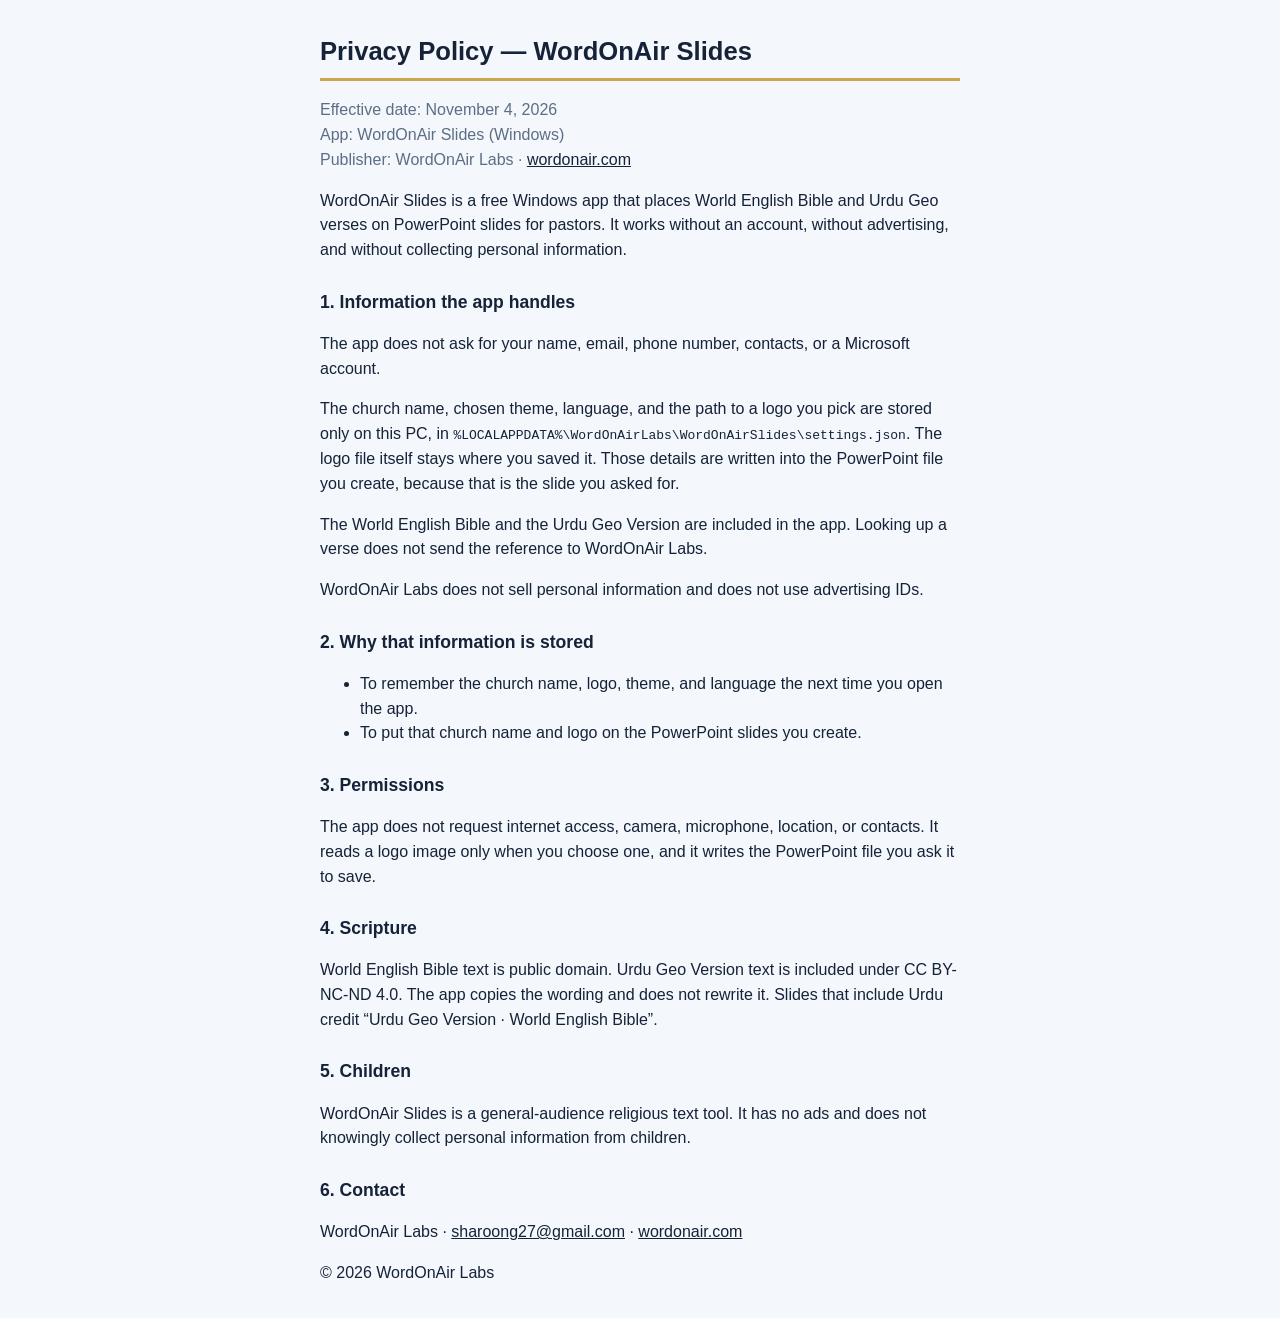
==== store/privacy/privacy-policy.html @ 391beaec "Add WordOnAir Slides so pastors can place English and Urdu Scripture on PowerPoint slides. Ship the " ====
<!DOCTYPE html>
<html lang="en">
<head>
  <meta charset="UTF-8">
  <meta name="viewport" content="width=device-width, initial-scale=1">
  <title>Privacy Policy — WordOnAir Slides</title>
  <style>
    body { font-family: "Segoe UI", sans-serif; max-width: 40rem; margin: 2rem auto; padding: 0 1.25rem; color: #152238; line-height: 1.55; background: #f4f7fb; }
    h1 { font-size: 1.6rem; border-bottom: 3px solid #c9a84c; padding-bottom: 0.4rem; }
    h2 { font-size: 1.1rem; margin-top: 1.6rem; }
    a { color: #152238; }
    .meta { color: #5c6e86; }
  </style>
</head>
<body>
  <h1>Privacy Policy — WordOnAir Slides</h1>
  <p class="meta">Effective date: November 4, 2026<br>
  App: WordOnAir Slides (Windows)<br>
  Publisher: WordOnAir Labs · <a href="https://wordonair.com">wordonair.com</a></p>

  <p>WordOnAir Slides is a free Windows app that places World English Bible and Urdu Geo verses on PowerPoint slides for pastors. It works without an account, without advertising, and without collecting personal information.</p>

  <h2>1. Information the app handles</h2>
  <p>The app does not ask for your name, email, phone number, contacts, or a Microsoft account.</p>
  <p>The church name, chosen theme, language, and the path to a logo you pick are stored only on this PC, in <code>%LOCALAPPDATA%\WordOnAirLabs\WordOnAirSlides\settings.json</code>. The logo file itself stays where you saved it. Those details are written into the PowerPoint file you create, because that is the slide you asked for.</p>
  <p>The World English Bible and the Urdu Geo Version are included in the app. Looking up a verse does not send the reference to WordOnAir Labs.</p>
  <p>WordOnAir Labs does not sell personal information and does not use advertising IDs.</p>

  <h2>2. Why that information is stored</h2>
  <ul>
    <li>To remember the church name, logo, theme, and language the next time you open the app.</li>
    <li>To put that church name and logo on the PowerPoint slides you create.</li>
  </ul>

  <h2>3. Permissions</h2>
  <p>The app does not request internet access, camera, microphone, location, or contacts. It reads a logo image only when you choose one, and it writes the PowerPoint file you ask it to save.</p>

  <h2>4. Scripture</h2>
  <p>World English Bible text is public domain. Urdu Geo Version text is included under CC BY-NC-ND 4.0. The app copies the wording and does not rewrite it. Slides that include Urdu credit “Urdu Geo Version · World English Bible”.</p>

  <h2>5. Children</h2>
  <p>WordOnAir Slides is a general-audience religious text tool. It has no ads and does not knowingly collect personal information from children.</p>

  <h2>6. Contact</h2>
  <p>WordOnAir Labs · <a href="mailto:sharoong27@gmail.com">sharoong27@gmail.com</a> · <a href="https://wordonair.com">wordonair.com</a></p>
  <p>© 2026 WordOnAir Labs</p>
</body>
</html>
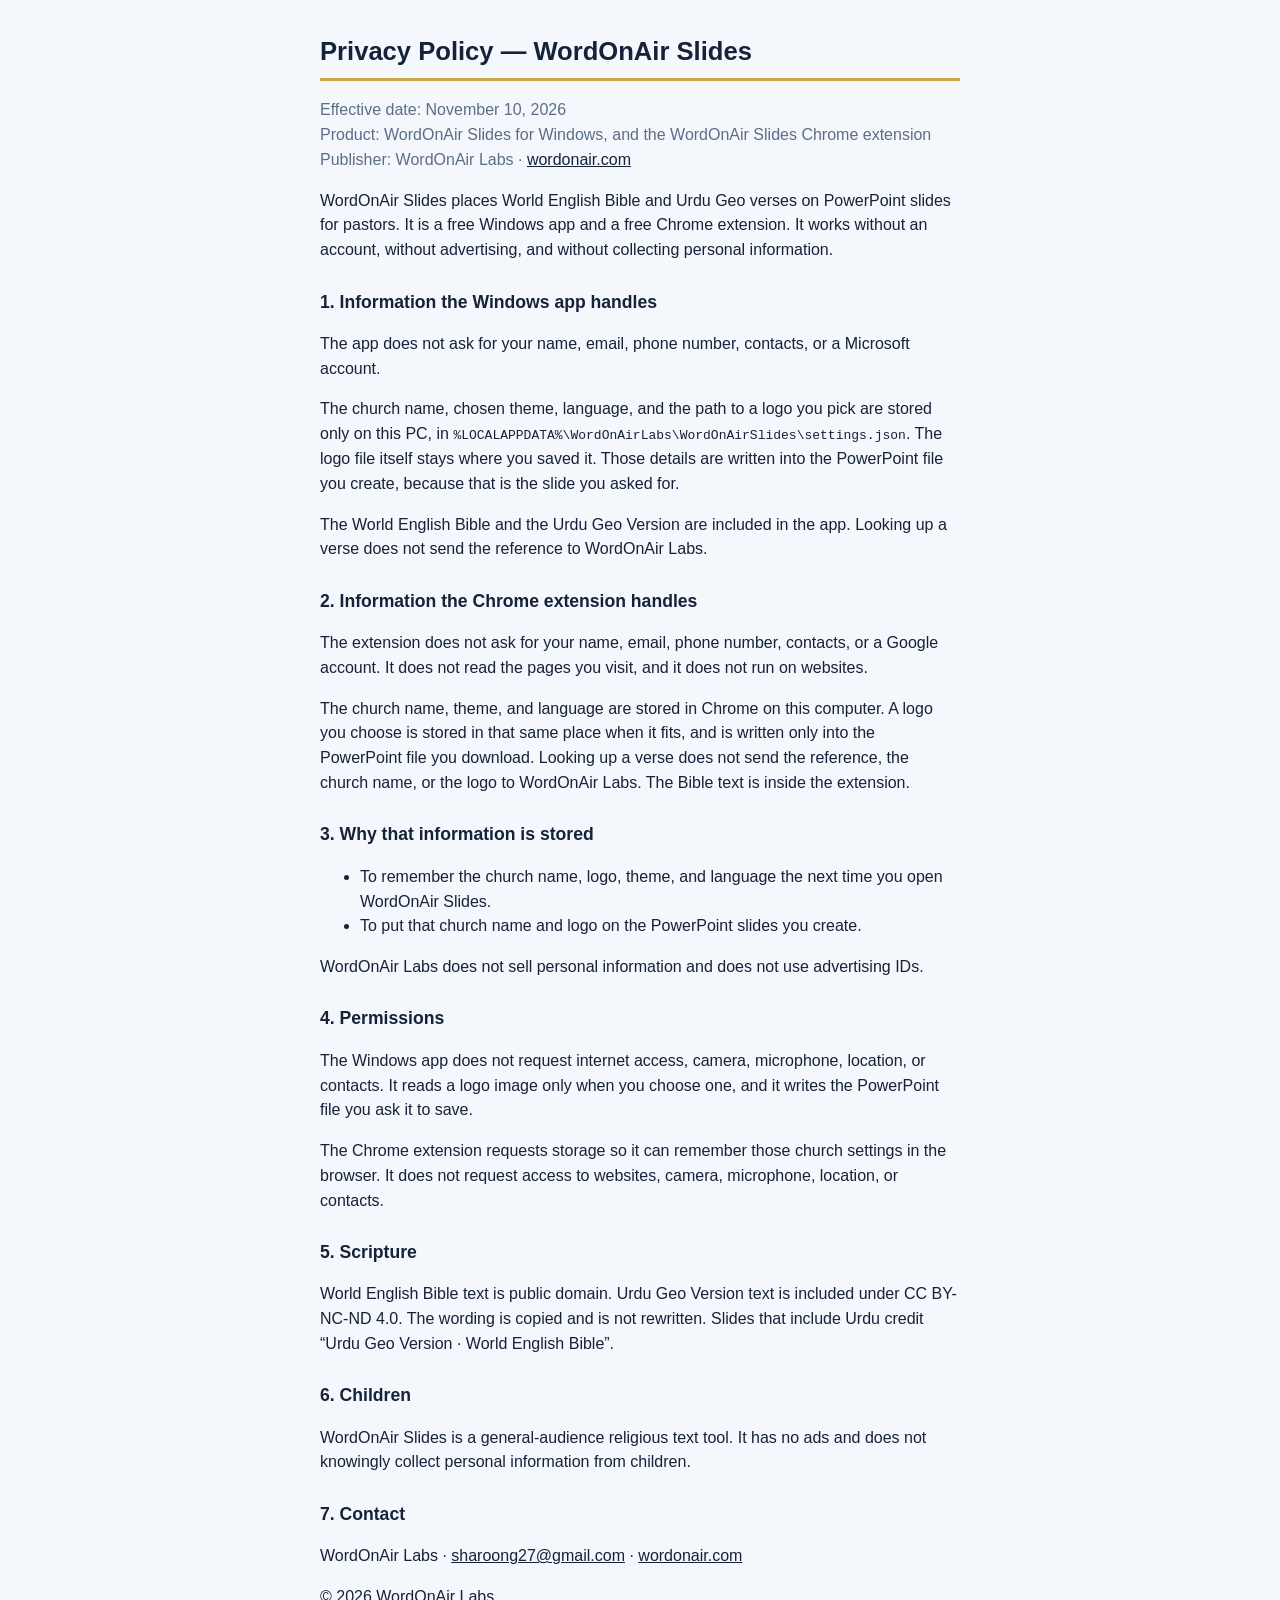
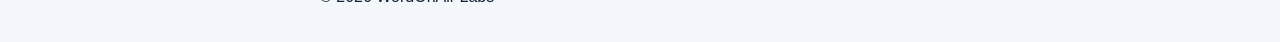
==== commit e4f0d3db: "Add a Chrome Web Store package on its own workflow. The Windows MSIX job stays unchanged, and GitHub" ====
--- a/store/privacy/privacy-policy.html
+++ b/store/privacy/privacy-policy.html
@@ -14,34 +14,39 @@
 </head>
 <body>
   <h1>Privacy Policy — WordOnAir Slides</h1>
-  <p class="meta">Effective date: November 4, 2026<br>
-  App: WordOnAir Slides (Windows)<br>
+  <p class="meta">Effective date: November 10, 2026<br>
+  Product: WordOnAir Slides for Windows, and the WordOnAir Slides Chrome extension<br>
   Publisher: WordOnAir Labs · <a href="https://wordonair.com">wordonair.com</a></p>
 
-  <p>WordOnAir Slides is a free Windows app that places World English Bible and Urdu Geo verses on PowerPoint slides for pastors. It works without an account, without advertising, and without collecting personal information.</p>
+  <p>WordOnAir Slides places World English Bible and Urdu Geo verses on PowerPoint slides for pastors. It is a free Windows app and a free Chrome extension. It works without an account, without advertising, and without collecting personal information.</p>
 
-  <h2>1. Information the app handles</h2>
+  <h2>1. Information the Windows app handles</h2>
   <p>The app does not ask for your name, email, phone number, contacts, or a Microsoft account.</p>
   <p>The church name, chosen theme, language, and the path to a logo you pick are stored only on this PC, in <code>%LOCALAPPDATA%\WordOnAirLabs\WordOnAirSlides\settings.json</code>. The logo file itself stays where you saved it. Those details are written into the PowerPoint file you create, because that is the slide you asked for.</p>
   <p>The World English Bible and the Urdu Geo Version are included in the app. Looking up a verse does not send the reference to WordOnAir Labs.</p>
+
+  <h2>2. Information the Chrome extension handles</h2>
+  <p>The extension does not ask for your name, email, phone number, contacts, or a Google account. It does not read the pages you visit, and it does not run on websites.</p>
+  <p>The church name, theme, and language are stored in Chrome on this computer. A logo you choose is stored in that same place when it fits, and is written only into the PowerPoint file you download. Looking up a verse does not send the reference, the church name, or the logo to WordOnAir Labs. The Bible text is inside the extension.</p>
+
+  <h2>3. Why that information is stored</h2>
+  <ul>
+    <li>To remember the church name, logo, theme, and language the next time you open WordOnAir Slides.</li>
+    <li>To put that church name and logo on the PowerPoint slides you create.</li>
+  </ul>
   <p>WordOnAir Labs does not sell personal information and does not use advertising IDs.</p>
 
-  <h2>2. Why that information is stored</h2>
-  <ul>
-    <li>To remember the church name, logo, theme, and language the next time you open the app.</li>
-    <li>To put that church name and logo on the PowerPoint slides you create.</li>
-  </ul>
+  <h2>4. Permissions</h2>
+  <p>The Windows app does not request internet access, camera, microphone, location, or contacts. It reads a logo image only when you choose one, and it writes the PowerPoint file you ask it to save.</p>
+  <p>The Chrome extension requests storage so it can remember those church settings in the browser. It does not request access to websites, camera, microphone, location, or contacts.</p>
 
-  <h2>3. Permissions</h2>
-  <p>The app does not request internet access, camera, microphone, location, or contacts. It reads a logo image only when you choose one, and it writes the PowerPoint file you ask it to save.</p>
+  <h2>5. Scripture</h2>
+  <p>World English Bible text is public domain. Urdu Geo Version text is included under CC BY-NC-ND 4.0. The wording is copied and is not rewritten. Slides that include Urdu credit “Urdu Geo Version · World English Bible”.</p>
 
-  <h2>4. Scripture</h2>
-  <p>World English Bible text is public domain. Urdu Geo Version text is included under CC BY-NC-ND 4.0. The app copies the wording and does not rewrite it. Slides that include Urdu credit “Urdu Geo Version · World English Bible”.</p>
-
-  <h2>5. Children</h2>
+  <h2>6. Children</h2>
   <p>WordOnAir Slides is a general-audience religious text tool. It has no ads and does not knowingly collect personal information from children.</p>
 
-  <h2>6. Contact</h2>
+  <h2>7. Contact</h2>
   <p>WordOnAir Labs · <a href="mailto:sharoong27@gmail.com">sharoong27@gmail.com</a> · <a href="https://wordonair.com">wordonair.com</a></p>
   <p>© 2026 WordOnAir Labs</p>
 </body>
